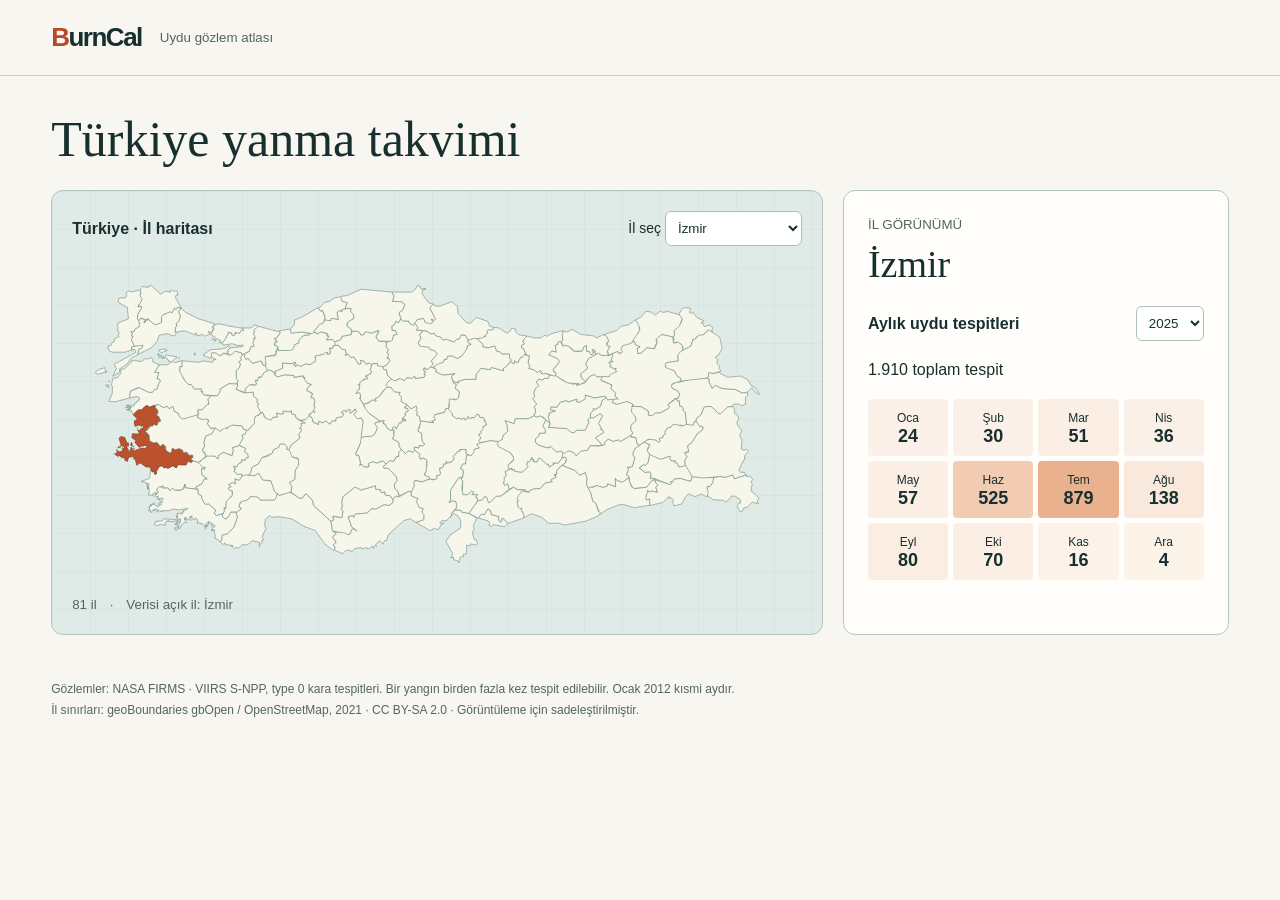
==== frontend/index.html @ 5984dba8 "Add desktop Turkey atlas with Izmir observations" ====
<!doctype html><html lang="tr"><meta charset="utf-8"><title>BurnCal · Türkiye Yanma Atlası</title>
<style>
*{box-sizing:border-box}body{margin:0;background:#f7f6f0;color:#182f30;font:16px "Segoe UI",sans-serif}header,main,footer{max-width:1510px;margin:auto;padding:22px 4vw}header{border-bottom:1px solid #c6cec7;display:flex;align-items:center;gap:18px}header strong{font-size:26px;letter-spacing:-1.5px}header strong:first-letter{color:#b64b27}small,footer{color:#526663}h1,h2{font-family:Georgia,serif;font-weight:normal}h1{font-size:50px;margin:12px 0 22px}h2{font-size:38px;margin:9px 0 20px}.layout{display:grid;grid-template-columns:2fr 1fr;gap:20px}.map,aside{border:1px solid #b4c5bd;border-radius:12px;overflow:hidden}.map{background-color:#e0eae6;background-image:linear-gradient(#cbdad555 1px,transparent 1px),linear-gradient(90deg,#cbdad555 1px,transparent 1px);background-size:38px 38px;padding:20px;display:flex;flex-direction:column;justify-content:space-between}.row{display:flex;align-items:center;justify-content:space-between;gap:12px}select{padding:8px;border:1px solid #aebeb8;border-radius:6px;background:white;color:inherit}svg{width:100%;overflow:visible}path{fill:#f7f6ea;stroke:#708e85;stroke-width:.85;cursor:pointer}path:hover{fill:#edc19e}path.selected{fill:#bc512d;stroke:#783a23}aside{background:#fffefa;padding:24px;min-height:380px}.months{display:grid;grid-template-columns:repeat(4,1fr);gap:5px}.months div{padding:9px 5px;border-radius:4px;text-align:center}.months b{display:block;font-size:18px}.months span,footer{font-size:12px}footer{line-height:1.7}aside p{line-height:1.6}label{font-size:14px}
</style><header><strong>BurnCal</strong><small>Uydu gözlem atlası</small></header><main><h1>Türkiye yanma takvimi</h1><div class="layout"><section class="map"><div class="row"><b>Türkiye · İl haritası</b><label>İl seç <select id="city"></select></label></div><svg viewBox="0 0 1010 485" aria-label="Türkiye illeri"></svg><small>81 il　·　Verisi açık il: İzmir</small></section><aside><small>İL GÖRÜNÜMÜ</small><h2 id="name"></h2><div id="detail"></div></aside></div></main><footer>Gözlemler: NASA FIRMS · VIIRS S-NPP, type 0 kara tespitleri. Bir yangın birden fazla kez tespit edilebilir. Ocak 2012 kısmi aydır.<br>İl sınırları: geoBoundaries gbOpen / OpenStreetMap, 2021 · CC BY-SA 2.0 · Görüntüleme için sadeleştirilmiştir.</footer><script src="atlas-data.js"></script><script>
const city=document.querySelector('#city'), svg=document.querySelector('svg'), detail=document.querySelector('#detail');
let year='2025';
const months='Oca Şub Mar Nis May Haz Tem Ağu Eyl Eki Kas Ara'.split(' ');
for(const [name,d] of atlas.paths.sort((a,b)=>a[0].localeCompare(b[0],'tr'))){
 city.add(new Option(name,name));const path=document.createElementNS(svg.namespaceURI,'path');path.setAttribute('d',d);path.dataset.city=name;const title=document.createElementNS(svg.namespaceURI,'title');title.textContent=name;path.append(title);path.onclick=()=>select(name);svg.append(path);
}
function select(name){city.value=name;document.querySelector('#name').textContent=name;svg.querySelectorAll('path').forEach(p=>p.classList.toggle('selected',p.dataset.city===name));if(name.normalize('NFC').toLocaleLowerCase('tr')!=='izmir'){detail.innerHTML='<p>Bu il için veri henüz eklenmedi.</p><button>İzmir takvimini aç</button>';detail.querySelector('button').onclick=()=>select(izmirName);return}
 detail.innerHTML='<div class="row"><b>Aylık uydu tespitleri</b><select aria-label="Gözlem yılı"></select></div><p></p><div class="months"></div>';
 const years=detail.querySelector('select');Object.keys(atlas.years).reverse().forEach(y=>years.add(new Option(y,y)));years.value=year;years.onchange=()=>{year=years.value;select(name)};
 const counts=atlas.years[year];detail.querySelector('p').textContent=counts.reduce((a,b)=>a+b,0).toLocaleString('tr')+' toplam tespit';detail.querySelector('.months').innerHTML=counts.map((n,i)=>'<div style="background:rgba(216,118,58,'+(.08+.48*n/Math.max(1,...counts))+')"><span>'+months[i]+'</span><b>'+n+'</b></div>').join('');
}
const izmirName=atlas.paths.find(([n])=>n.toLocaleLowerCase('tr')==='izmir')[0];city.onchange=()=>select(city.value);select(izmirName);
</script></html>
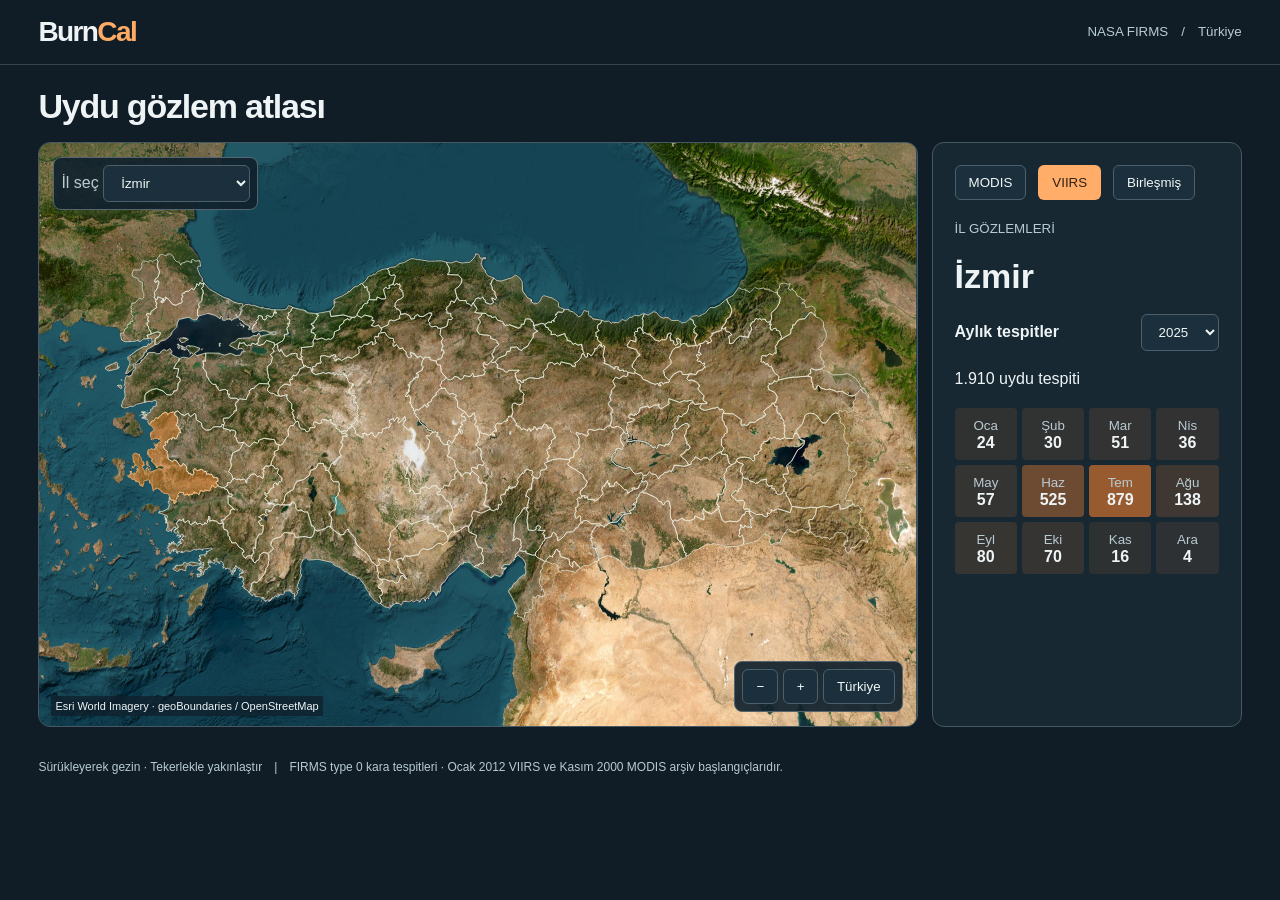
==== commit 8d408559: "Add satellite navigation and separate sensor calendars for 13 provinces" ====
--- a/frontend/index.html
+++ b/frontend/index.html
@@ -1,17 +1,4 @@
-<!doctype html><html lang="tr"><meta charset="utf-8"><title>BurnCal · Türkiye Yanma Atlası</title>
+<!doctype html><html lang="tr"><meta charset="utf-8"><title>BurnCal | Türkiye uydu atlası</title>
 <style>
-*{box-sizing:border-box}body{margin:0;background:#f7f6f0;color:#182f30;font:16px "Segoe UI",sans-serif}header,main,footer{max-width:1510px;margin:auto;padding:22px 4vw}header{border-bottom:1px solid #c6cec7;display:flex;align-items:center;gap:18px}header strong{font-size:26px;letter-spacing:-1.5px}header strong:first-letter{color:#b64b27}small,footer{color:#526663}h1,h2{font-family:Georgia,serif;font-weight:normal}h1{font-size:50px;margin:12px 0 22px}h2{font-size:38px;margin:9px 0 20px}.layout{display:grid;grid-template-columns:2fr 1fr;gap:20px}.map,aside{border:1px solid #b4c5bd;border-radius:12px;overflow:hidden}.map{background-color:#e0eae6;background-image:linear-gradient(#cbdad555 1px,transparent 1px),linear-gradient(90deg,#cbdad555 1px,transparent 1px);background-size:38px 38px;padding:20px;display:flex;flex-direction:column;justify-content:space-between}.row{display:flex;align-items:center;justify-content:space-between;gap:12px}select{padding:8px;border:1px solid #aebeb8;border-radius:6px;background:white;color:inherit}svg{width:100%;overflow:visible}path{fill:#f7f6ea;stroke:#708e85;stroke-width:.85;cursor:pointer}path:hover{fill:#edc19e}path.selected{fill:#bc512d;stroke:#783a23}aside{background:#fffefa;padding:24px;min-height:380px}.months{display:grid;grid-template-columns:repeat(4,1fr);gap:5px}.months div{padding:9px 5px;border-radius:4px;text-align:center}.months b{display:block;font-size:18px}.months span,footer{font-size:12px}footer{line-height:1.7}aside p{line-height:1.6}label{font-size:14px}
-</style><header><strong>BurnCal</strong><small>Uydu gözlem atlası</small></header><main><h1>Türkiye yanma takvimi</h1><div class="layout"><section class="map"><div class="row"><b>Türkiye · İl haritası</b><label>İl seç <select id="city"></select></label></div><svg viewBox="0 0 1010 485" aria-label="Türkiye illeri"></svg><small>81 il　·　Verisi açık il: İzmir</small></section><aside><small>İL GÖRÜNÜMÜ</small><h2 id="name"></h2><div id="detail"></div></aside></div></main><footer>Gözlemler: NASA FIRMS · VIIRS S-NPP, type 0 kara tespitleri. Bir yangın birden fazla kez tespit edilebilir. Ocak 2012 kısmi aydır.<br>İl sınırları: geoBoundaries gbOpen / OpenStreetMap, 2021 · CC BY-SA 2.0 · Görüntüleme için sadeleştirilmiştir.</footer><script src="atlas-data.js"></script><script>
-const city=document.querySelector('#city'), svg=document.querySelector('svg'), detail=document.querySelector('#detail');
-let year='2025';
-const months='Oca Şub Mar Nis May Haz Tem Ağu Eyl Eki Kas Ara'.split(' ');
-for(const [name,d] of atlas.paths.sort((a,b)=>a[0].localeCompare(b[0],'tr'))){
- city.add(new Option(name,name));const path=document.createElementNS(svg.namespaceURI,'path');path.setAttribute('d',d);path.dataset.city=name;const title=document.createElementNS(svg.namespaceURI,'title');title.textContent=name;path.append(title);path.onclick=()=>select(name);svg.append(path);
-}
-function select(name){city.value=name;document.querySelector('#name').textContent=name;svg.querySelectorAll('path').forEach(p=>p.classList.toggle('selected',p.dataset.city===name));if(name.normalize('NFC').toLocaleLowerCase('tr')!=='izmir'){detail.innerHTML='<p>Bu il için veri henüz eklenmedi.</p><button>İzmir takvimini aç</button>';detail.querySelector('button').onclick=()=>select(izmirName);return}
- detail.innerHTML='<div class="row"><b>Aylık uydu tespitleri</b><select aria-label="Gözlem yılı"></select></div><p></p><div class="months"></div>';
- const years=detail.querySelector('select');Object.keys(atlas.years).reverse().forEach(y=>years.add(new Option(y,y)));years.value=year;years.onchange=()=>{year=years.value;select(name)};
- const counts=atlas.years[year];detail.querySelector('p').textContent=counts.reduce((a,b)=>a+b,0).toLocaleString('tr')+' toplam tespit';detail.querySelector('.months').innerHTML=counts.map((n,i)=>'<div style="background:rgba(216,118,58,'+(.08+.48*n/Math.max(1,...counts))+')"><span>'+months[i]+'</span><b>'+n+'</b></div>').join('');
-}
-const izmirName=atlas.paths.find(([n])=>n.toLocaleLowerCase('tr')==='izmir')[0];city.onchange=()=>select(city.value);select(izmirName);
-</script></html>
+*{box-sizing:border-box}body{margin:0;background:#101c26;color:#eef4f5;font:16px "Segoe UI",sans-serif}header,main,footer{padding:16px 3vw}header,.row,nav{display:flex;align-items:center;justify-content:space-between;gap:12px}header{border-bottom:1px solid #354650}header strong{font-size:28px;letter-spacing:-1.6px}header strong span{color:#ffab64}small,footer,label{color:#b8cbd2}p{line-height:1.55}h1{font-size:34px;letter-spacing:-1.2px;margin:6px 0 16px}h2{font-size:34px;margin:6px 0 18px}button,select{background:#1b303c;color:#eff6f6;border:1px solid #4b606a;padding:9px 13px;border-radius:6px;cursor:pointer}button.active{background:#ffad69;color:#302115;border-color:transparent}.layout{display:grid;grid-template-columns:minmax(0,1fr) 310px;gap:14px}.map,aside{border:1px solid #465861;border-radius:12px;overflow:hidden}.map{height:65vh;min-height:400px;background:#153c56;position:relative}svg{width:100%;height:100%;touch-action:none;cursor:grab}svg:active{cursor:grabbing}path{fill:#12334b;fill-opacity:.09;stroke:#f2f3e4;stroke-opacity:.66;stroke-width:1;vector-effect:non-scaling-stroke;cursor:pointer}path:hover,path.selected{fill:#f28531;fill-opacity:.42;stroke:#ffbc76}.hud,.zoom{position:absolute;background:#10202de8;border:1px solid #546570;border-radius:8px;padding:7px}.hud{top:14px;left:14px}.zoom{bottom:14px;right:14px}.credit{position:absolute;bottom:10px;left:12px;background:#10202dc9;padding:4px;font-size:11px}aside{padding:22px;background:#172833}.months{display:grid;grid-template-columns:repeat(4,1fr);gap:5px}.months div{padding:8px 4px;text-align:center;border-radius:4px}.months b{display:block}footer{font-size:12px}nav{justify-content:start}button:hover{border-color:#ffb673}
+</style><header><strong>Burn<span>Cal</span></strong><small>NASA FIRMS　/　Türkiye</small></header><main><h1>Uydu gözlem atlası</h1><div class="layout"><section class="map"><svg viewBox="0 0 2200 1000" preserveAspectRatio="none"><image href="terrain.jpg" width="2200" height="1000" preserveAspectRatio="none"/><g id="land"></g></svg><div class="hud"><label>İl seç <select id="city"></select></label></div><div class="zoom"><button id="minus" aria-label="Uzaklaştır">−</button> <button id="plus" aria-label="Yakınlaştır">+</button> <button id="home">Türkiye</button></div><span class="credit">Esri World Imagery · geoBoundaries / OpenStreetMap</span></section><aside><nav></nav><p><small>İL GÖZLEMLERİ</small></p><h2 id="place"></h2><div id="panel"></div></aside></div></main><footer>Sürükleyerek gezin · Tekerlekle yakınlaştır　|　FIRMS type 0 kara tespitleri · Ocak 2012 VIIRS ve Kasım 2000 MODIS arşiv başlangıçlarıdır.</footer><script src="atlas-data.js"></script><script src="atlas.js"></script></html>
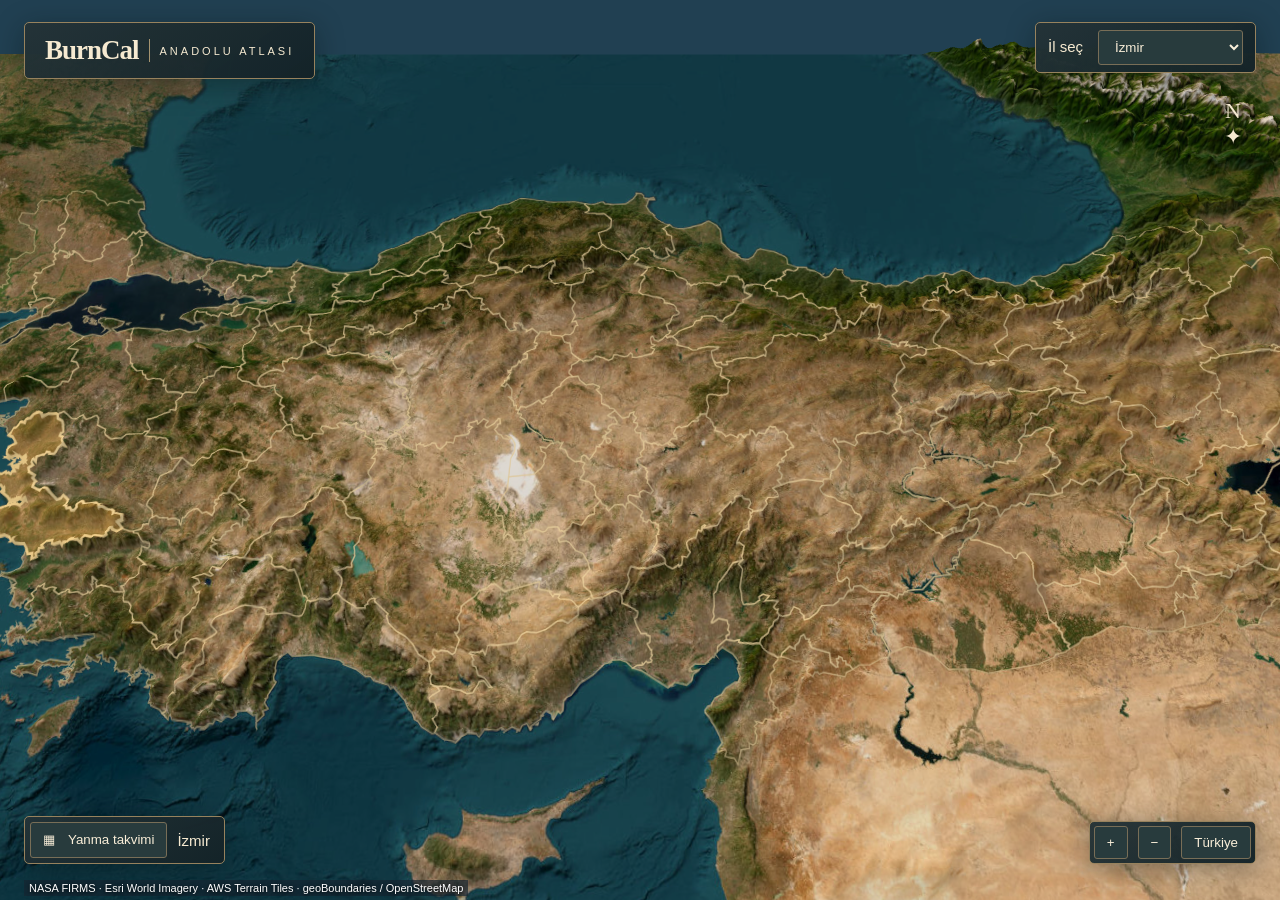
==== commit 7099c802: "Render shaded 3D terrain with eased navigation and a floating calendar" ====
--- a/frontend/index.html
+++ b/frontend/index.html
@@ -1,4 +1 @@
-<!doctype html><html lang="tr"><meta charset="utf-8"><title>BurnCal | Türkiye uydu atlası</title>
-<style>
-*{box-sizing:border-box}body{margin:0;background:#101c26;color:#eef4f5;font:16px "Segoe UI",sans-serif}header,main,footer{padding:16px 3vw}header,.row,nav{display:flex;align-items:center;justify-content:space-between;gap:12px}header{border-bottom:1px solid #354650}header strong{font-size:28px;letter-spacing:-1.6px}header strong span{color:#ffab64}small,footer,label{color:#b8cbd2}p{line-height:1.55}h1{font-size:34px;letter-spacing:-1.2px;margin:6px 0 16px}h2{font-size:34px;margin:6px 0 18px}button,select{background:#1b303c;color:#eff6f6;border:1px solid #4b606a;padding:9px 13px;border-radius:6px;cursor:pointer}button.active{background:#ffad69;color:#302115;border-color:transparent}.layout{display:grid;grid-template-columns:minmax(0,1fr) 310px;gap:14px}.map,aside{border:1px solid #465861;border-radius:12px;overflow:hidden}.map{height:65vh;min-height:400px;background:#153c56;position:relative}svg{width:100%;height:100%;touch-action:none;cursor:grab}svg:active{cursor:grabbing}path{fill:#12334b;fill-opacity:.09;stroke:#f2f3e4;stroke-opacity:.66;stroke-width:1;vector-effect:non-scaling-stroke;cursor:pointer}path:hover,path.selected{fill:#f28531;fill-opacity:.42;stroke:#ffbc76}.hud,.zoom{position:absolute;background:#10202de8;border:1px solid #546570;border-radius:8px;padding:7px}.hud{top:14px;left:14px}.zoom{bottom:14px;right:14px}.credit{position:absolute;bottom:10px;left:12px;background:#10202dc9;padding:4px;font-size:11px}aside{padding:22px;background:#172833}.months{display:grid;grid-template-columns:repeat(4,1fr);gap:5px}.months div{padding:8px 4px;text-align:center;border-radius:4px}.months b{display:block}footer{font-size:12px}nav{justify-content:start}button:hover{border-color:#ffb673}
-</style><header><strong>Burn<span>Cal</span></strong><small>NASA FIRMS　/　Türkiye</small></header><main><h1>Uydu gözlem atlası</h1><div class="layout"><section class="map"><svg viewBox="0 0 2200 1000" preserveAspectRatio="none"><image href="terrain.jpg" width="2200" height="1000" preserveAspectRatio="none"/><g id="land"></g></svg><div class="hud"><label>İl seç <select id="city"></select></label></div><div class="zoom"><button id="minus" aria-label="Uzaklaştır">−</button> <button id="plus" aria-label="Yakınlaştır">+</button> <button id="home">Türkiye</button></div><span class="credit">Esri World Imagery · geoBoundaries / OpenStreetMap</span></section><aside><nav></nav><p><small>İL GÖZLEMLERİ</small></p><h2 id="place"></h2><div id="panel"></div></aside></div></main><footer>Sürükleyerek gezin · Tekerlekle yakınlaştır　|　FIRMS type 0 kara tespitleri · Ocak 2012 VIIRS ve Kasım 2000 MODIS arşiv başlangıçlarıdır.</footer><script src="atlas-data.js"></script><script src="atlas.js"></script></html>
+<!doctype html><html lang="tr"><meta charset="utf-8"><title>BurnCal · Anadolu Atlası</title><link rel="stylesheet" href="atlas.css"><main id="world" aria-label="Türkiye arazi haritası"></main><header><strong>BurnCal</strong><i></i> ANADOLU ATLASI</header><div class="search"><label>İl seç　<select id="city"></select></label></div><div class="compass">N<br>✦</div><section id="sheet" inert><div class="row"><small>UYDU GÖZLEMLERİ</small><button id="close" aria-label="Takvimi kapat">×</button></div><h1 id="place"></h1><nav></nav><div id="panel"></div></section><div class="dock"><button id="toggle" aria-expanded="false" aria-controls="sheet">▦　Yanma takvimi</button><span id="current"></span></div><div class="tools"><button id="plus" aria-label="Yakınlaştır">+</button><button id="minus" aria-label="Uzaklaştır">−</button><button id="home">Türkiye</button></div><footer>NASA FIRMS · Esri World Imagery · AWS Terrain Tiles · geoBoundaries / OpenStreetMap</footer><script src="three.min.js"></script><script src="terrain-assets.js"></script><script src="atlas-data.js"></script><script src="atlas.js"></script></html>
--- a/frontend/atlas.css
+++ b/frontend/atlas.css
@@ -0,0 +1 @@
+*{box-sizing:border-box}body{margin:0;background:#122e40;color:#f6ead1;font:15px "Segoe UI",sans-serif}#world{position:fixed;inset:0;overflow:hidden;background:#163d55 url(terrain.jpg) center/cover;touch-action:none;cursor:grab}#world:active{cursor:grabbing}canvas{display:block}header,.search,.dock,.tools,#sheet{position:fixed;background:linear-gradient(145deg,#243337f5,#142328fa);border:1px solid #97825d;border-radius:5px;box-shadow:0 6px 28px #08111566}header,.search,.dock,.tools,.row,nav{display:flex;align-items:center;gap:10px}header{left:24px;top:22px;padding:12px 20px;font-size:11px;letter-spacing:3px}header strong{font: bold 27px Georgia;letter-spacing:-1px}header i{height:23px;border-left:1px solid #a59470}.search{right:24px;top:22px;padding:7px 12px}.compass{position:fixed;top:98px;right:38px;text-align:center;text-shadow:0 1px 5px black;font:22px Georgia;pointer-events:none}.dock{bottom:36px;left:24px;padding:5px 14px 5px 5px}.tools{bottom:36px;right:24px;padding:4px}button,select{background:#283b3d;color:#faefd9;border:1px solid #786e57;border-radius:3px;padding:8px 12px;cursor:pointer}button:hover,button.active{background:#665538;border-color:#dec899}#sheet{left:24px;bottom:96px;width:340px;padding:18px 22px;opacity:0;transform:translateY(14px);pointer-events:none;transition:transform .32s ease,opacity .25s ease}#sheet.open{opacity:1;transform:none;pointer-events:auto}.row{justify-content:space-between}small{letter-spacing:1px;color:#e0c79a}h1{font:34px Georgia;margin:6px 0 15px}nav{margin-bottom:16px}#panel{line-height:1.5}.months{display:grid;grid-template-columns:repeat(4,1fr);gap:4px}.months div{text-align:center;padding:6px}.months b{display:block}footer{position:fixed;bottom:4px;left:24px;font-size:11px;color:white;text-shadow:0 1px 4px black;background:#152530aa;padding:2px 5px}
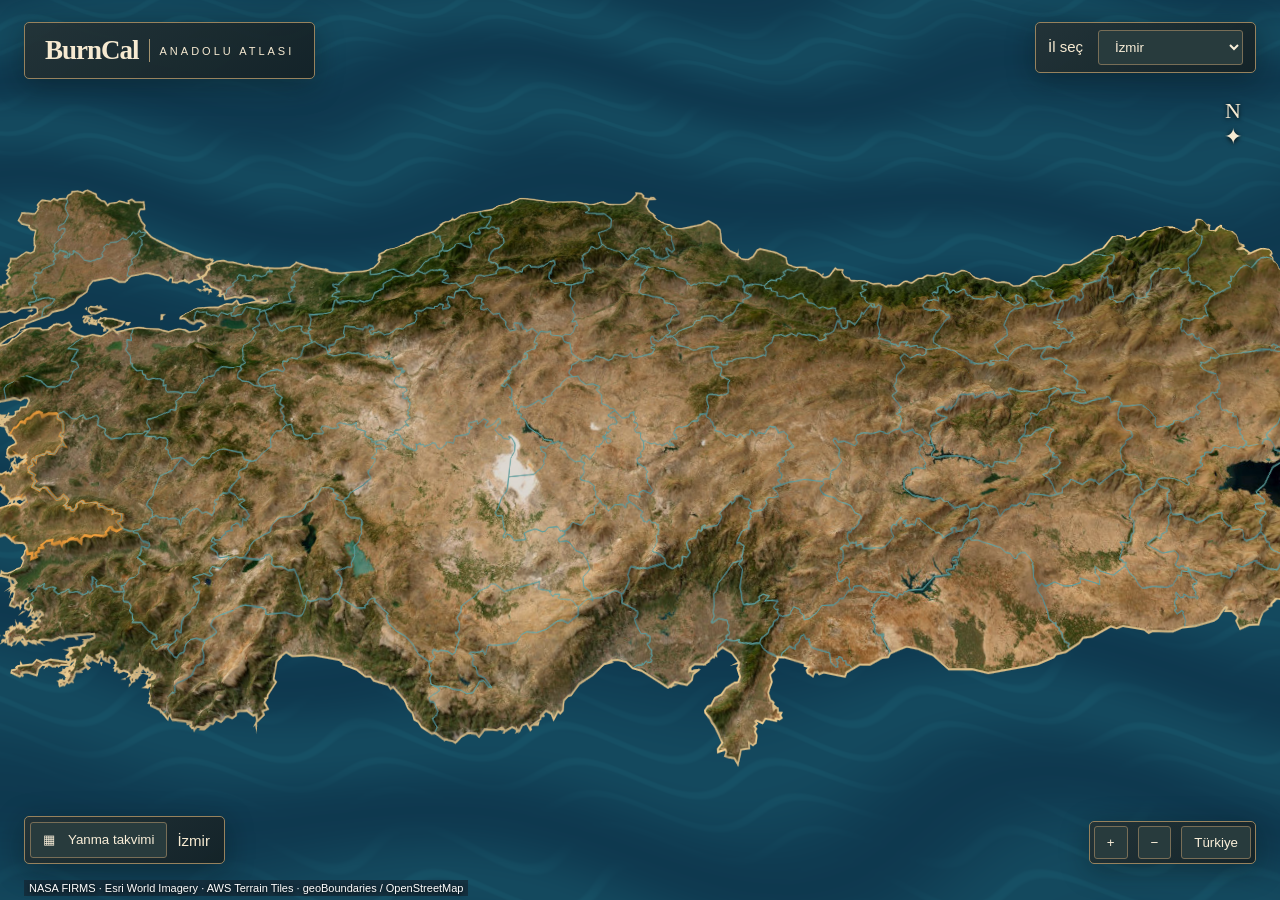
==== commit f450809a: "Mask terrain to Turkey, extend the sea and ease camera to selected province" ====
--- a/frontend/index.html
+++ b/frontend/index.html
@@ -1 +1 @@
-<!doctype html><html lang="tr"><meta charset="utf-8"><title>BurnCal · Anadolu Atlası</title><link rel="stylesheet" href="atlas.css"><main id="world" aria-label="Türkiye arazi haritası"></main><header><strong>BurnCal</strong><i></i> ANADOLU ATLASI</header><div class="search"><label>İl seç　<select id="city"></select></label></div><div class="compass">N<br>✦</div><section id="sheet" inert><div class="row"><small>UYDU GÖZLEMLERİ</small><button id="close" aria-label="Takvimi kapat">×</button></div><h1 id="place"></h1><nav></nav><div id="panel"></div></section><div class="dock"><button id="toggle" aria-expanded="false" aria-controls="sheet">▦　Yanma takvimi</button><span id="current"></span></div><div class="tools"><button id="plus" aria-label="Yakınlaştır">+</button><button id="minus" aria-label="Uzaklaştır">−</button><button id="home">Türkiye</button></div><footer>NASA FIRMS · Esri World Imagery · AWS Terrain Tiles · geoBoundaries / OpenStreetMap</footer><script src="three.min.js"></script><script src="terrain-assets.js"></script><script src="atlas-data.js"></script><script src="atlas.js"></script></html>
+<!doctype html><html lang="tr"><meta charset="utf-8"><title>BurnCal · Anadolu Atlası</title><link rel="stylesheet" href="atlas.css"><main id="world" aria-label="Türkiye arazi haritası"></main><header><strong>BurnCal</strong><i></i> ANADOLU ATLASI</header><div class="search"><label>İl seç　<select id="city"></select></label></div><div class="compass">N<br>✦</div><section id="sheet" inert><div class="row"><small>UYDU GÖZLEMLERİ</small><button id="close" aria-label="Takvimi kapat">×</button></div><h1 id="place"></h1><nav></nav><div id="panel"></div></section><div class="dock"><button id="toggle" aria-expanded="false" aria-controls="sheet">▦　Yanma takvimi</button><span id="current"></span></div><div class="tools"><button id="plus" aria-label="Yakınlaştır">+</button><button id="minus" aria-label="Uzaklaştır">−</button><button id="home">Türkiye</button></div><footer>NASA FIRMS · Esri World Imagery · AWS Terrain Tiles · geoBoundaries / OpenStreetMap</footer><script src="three.min.js"></script><script src="terrain-assets.js"></script><script src="atlas-data.js"></script><script src="coast.js"></script><script src="atlas.js"></script></html>
